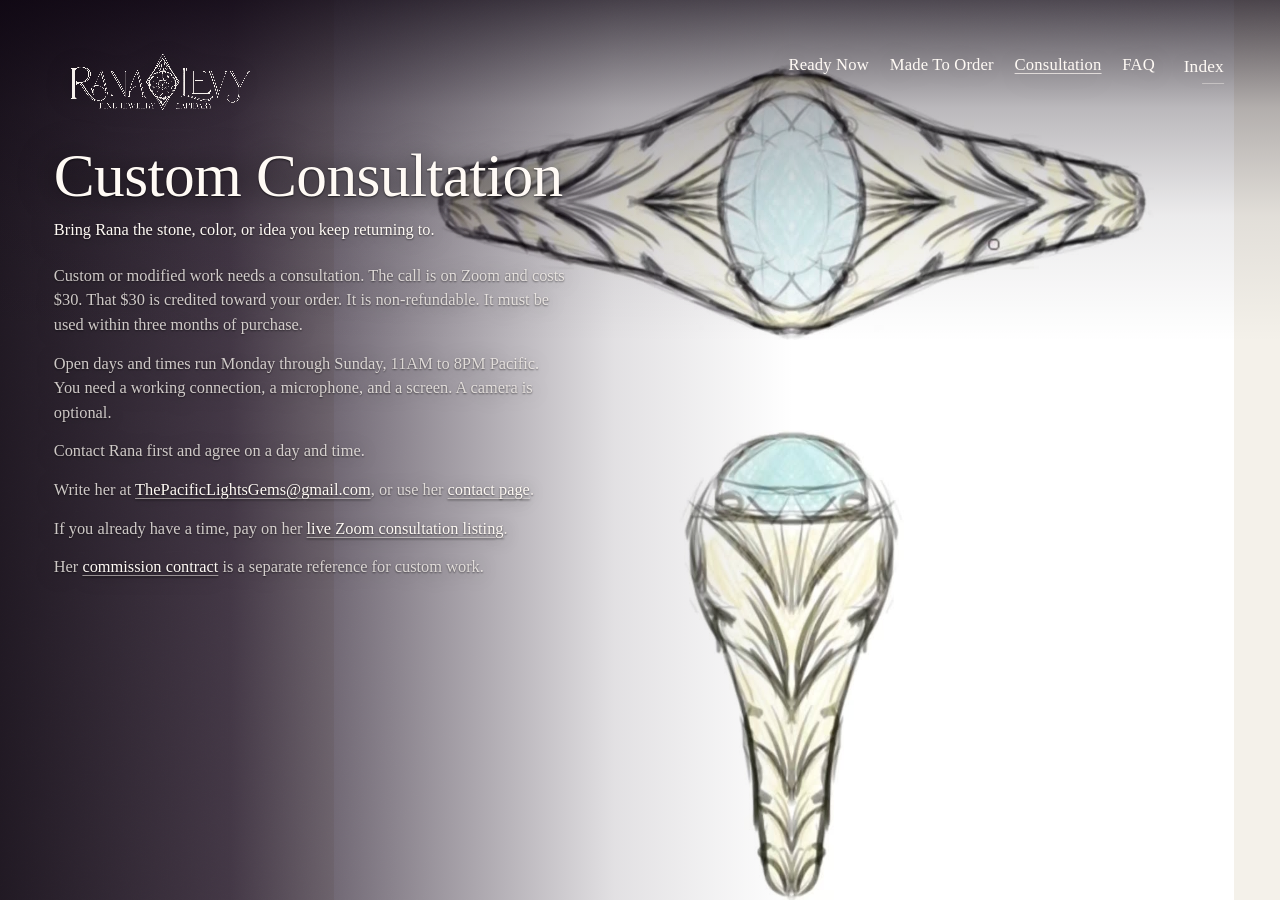
==== consultation.html @ 73e3defc "Draft spectral backgrounds from the approved Heads palette" ====
<!DOCTYPE html>
<html lang="en">
<head>
  <meta charset="utf-8">
  <meta name="viewport" content="width=device-width, initial-scale=1, viewport-fit=cover">
  <title>Custom Consultation &mdash; RANA LEVY</title>
  <meta name="description" content="Custom gems, cut by hand.">
  <meta name="robots" content="noindex, follow">
  <meta name="googlebot" content="noindex, follow">
  <link rel="canonical" href="https://rana.jarrettwroten.com/consultation.html">
  <meta property="og:site_name" content="RANA LEVY">
  <meta property="og:type" content="website">
  <meta property="og:title" content="Custom Consultation — RANA LEVY">
  <meta property="og:description" content="Custom gems, cut by hand.">
  <meta property="og:url" content="https://rana.jarrettwroten.com/consultation.html">
  <meta property="og:image" content="https://rana.jarrettwroten.com/assets/studio-opening-cluster.jpg">
  <meta property="og:image:type" content="image/jpeg">
  <meta property="og:image:width" content="2160">
  <meta property="og:image:height" content="1080">
  <meta property="og:image:alt" content="Rings worn across the fingers.">
  <meta name="twitter:card" content="summary_large_image">
  <meta name="twitter:title" content="Custom Consultation — RANA LEVY">
  <meta name="twitter:description" content="Custom gems, cut by hand.">
  <meta name="twitter:image" content="https://rana.jarrettwroten.com/assets/studio-opening-cluster.jpg">
  <meta name="twitter:image:alt" content="Rings worn across the fingers.">
  <script>
    (function () {
      try {
        var urlQuiet = new URLSearchParams(location.search).get("motion") === "quiet";
        if (urlQuiet) {
          document.documentElement.classList.add("is-quiet");
        }
      } catch (e) {}
    })();
  </script>
  <link rel="stylesheet" href="shell.css">
  <link rel="stylesheet" href="spectral-background.css">
</head>
<body class="shell-body page-consultation" data-page="consultation">
  <div class="shell-ground shell-ground--sketch" aria-hidden="true">
    <img
      class="shell-ground__image"
      src="assets/rana-ring-sketch.jpg"
      alt=""
      width="1440"
      height="1440"
      decoding="async"
      fetchpriority="high"
    >
    <div class="shell-ground__scrim"></div>
    <div class="shell-ground__grain"></div>
  </div>

  <header class="shell-chrome">
    <a class="shell-mark" id="shell-mark" href="index.html" aria-label="RANA LEVY home"></a>
    <nav class="shell-primary-nav" aria-label="Primary">
      <a href="ready.html">Ready Now</a>
      <a href="made.html">Made To Order</a>
      <a href="consultation.html">Consultation</a>
      <a href="faq.html">FAQ</a>
    </nav>
    <button type="button" class="shell-index-open" id="shell-index-open" aria-expanded="false" aria-controls="shell-index-dialog">Index</button>
  </header>

  <main class="shell-main" id="main">
    <article class="prose consult-passage">
      <h1>Custom Consultation</h1>
      <p class="lede">
        Bring Rana the stone, color, or idea you keep returning to.
      </p>

      <p>
        Custom or modified work needs a consultation. The call is on Zoom and costs $30.
        That $30 is credited toward your order. It is non-refundable.
        It must be used within three months of purchase.
      </p>

      <p>
        Open days and times run Monday through Sunday, 11AM to 8PM Pacific.
        You need a working connection, a microphone, and a screen. A camera is optional.
      </p>

      <p>
        Contact Rana first and agree on a day and time.
      </p>

      <p>
        Write her at
        <a href="mailto:ThePacificLightsGems@gmail.com?subject=Custom%20Consultation%20with%20Rana&amp;body=Hi%20Rana%2C%0A%0AI%27d%20like%20to%20begin%20a%20Custom%20Consultation.%0A%0AWhat%20I%27m%20hoping%20for%3A%0A">ThePacificLightsGems@gmail.com</a>,
        or use her
        <a href="https://www.ranalevyjewelry.com/contact" rel="noopener">contact page</a>.
      </p>

      <p>
        If you already have a time, pay on her
        <a href="https://www.ranalevyjewelry.com/shop-i1Da8/p/consultation-via-zoom-30-usd" target="_blank" rel="noopener">live Zoom consultation listing</a>.
      </p>

      <p>
        Her
        <a href="https://docs.google.com/document/d/1JekvLp9vzd2R-6RvFpEMIaoO9SGPUKK9H_cA4Urr3P8/edit?usp=sharing" target="_blank" rel="noopener">commission contract</a>
        is a separate reference for custom work.
      </p>
    </article>
  </main>

  <script src="shell.js"></script>
</body>
</html>
---- shell.css ----
/* RANA non-home shell -- independent of styles.css / opening passage.
   Commerce field + readable utility pages. No card grids, pills, or drawers. */

:root {
  --ink: #020005;
  --cream: #fffaf5;
  --cream-soft: rgba(255, 250, 245, 0.78);
  --cream-faint: rgba(255, 250, 245, 0.52);
  --cream-mute: rgba(255, 250, 245, 0.38);
  --link-line: rgba(255, 250, 245, 0.55);
  --hairline: rgba(255, 250, 245, 0.18);
  --hairline-strong: rgba(255, 250, 245, 0.32);
  --focus: rgba(215, 185, 255, 0.95);
  --scrim-top: rgba(2, 0, 5, 0.58);
  --scrim-mid: rgba(2, 0, 5, 0.48);
  --scrim-deep: rgba(2, 0, 5, 0.82);
  --safe-top: env(safe-area-inset-top, 0px);
  --safe-right: env(safe-area-inset-right, 0px);
  --safe-bottom: env(safe-area-inset-bottom, 0px);
  --safe-left: env(safe-area-inset-left, 0px);
  --shell-pad-x: clamp(1.25rem, 4.2vw, 4.5rem);
  /* Desktop/tablet: deliberate gap between mark bottom and page h1.
     Mobile keeps the accepted first-frame rhythm below. */
  --shell-pad-top: calc(clamp(7.35rem, 16.2svh, 9.1rem) + var(--safe-top));
  --mark-w: min(17vw, 240px);
  --type: Garamond, "Palatino Linotype", Palatino, Georgia, "Times New Roman", serif;
  --measure: 38rem;
  --measure-wide: 46rem;
  /* True four-edge dissolve: outer ellipse radii equal center-to-edge
     (50% 50% at 50% 50%), so mask alpha is exactly 0 at every edge
     midpoint and every corner (corners sit at r=√2 > 1). Inner hold
     keeps the gem sharp; broad feather reads as photo → atmosphere. */
  --piece-mask: radial-gradient(
    ellipse 50% 50% at 50% 50%,
    #000 0%,
    #000 44%,
    rgba(0, 0, 0, 0.97) 56%,
    rgba(0, 0, 0, 0.78) 68%,
    rgba(0, 0, 0, 0.42) 80%,
    rgba(0, 0, 0, 0.12) 90%,
    transparent 100%
  );
}

*,
*::before,
*::after {
  box-sizing: border-box;
}

html {
  background: var(--ink);
  color: var(--cream);
  -webkit-text-size-adjust: 100%;
  text-size-adjust: 100%;
  overflow-x: hidden;
}

body.shell-body {
  margin: 0;
  min-height: 100svh;
  overflow-x: hidden;
  font-family: var(--type);
  background: var(--ink);
  color: var(--cream);
  -webkit-font-smoothing: antialiased;
  -moz-osx-font-smoothing: grayscale;
}

body.shell-body.is-locked {
  overflow: hidden;
}

/* --- Living ground: color atmosphere, not a second jewelry object --- */

.shell-ground {
  position: fixed;
  inset: 0;
  z-index: 0;
  pointer-events: none;
  overflow: hidden;
  background:
    radial-gradient(ellipse 80% 60% at 58% 36%, rgba(92, 48, 78, 0.38) 0%, transparent 62%),
    radial-gradient(ellipse 70% 55% at 28% 70%, rgba(48, 28, 62, 0.32) 0%, transparent 58%),
    var(--ink);
}

.shell-ground__image {
  position: absolute;
  /* Overscale + hard crop so the ring silhouette cannot read as a second object. */
  inset: -28%;
  width: 156%;
  height: 156%;
  object-fit: cover;
  object-position: 68% 42%;
  display: block;
  opacity: 0.42;
  filter: blur(52px) saturate(0.78) brightness(0.34) contrast(0.92);
  transform: scale(1.18);
  transform-origin: 62% 40%;
}

.shell-ground--studio .shell-ground__image {
  object-position: 42% 28%;
  opacity: 0.36;
  filter: blur(48px) saturate(0.72) brightness(0.32) contrast(0.9);
}

.shell-ground--making .shell-ground__image {
  object-position: 50% 52%;
  opacity: 0.38;
  filter: blur(50px) saturate(0.8) brightness(0.33) contrast(0.92);
}

.shell-ground--gem .shell-ground__image {
  object-position: 50% 45%;
  opacity: 0.34;
  filter: blur(56px) saturate(0.88) brightness(0.3) contrast(0.95);
}

.shell-ground__scrim {
  position: absolute;
  inset: 0;
  background:
    radial-gradient(ellipse 95% 80% at 55% 42%, rgba(2, 0, 5, 0.12) 0%, transparent 58%),
    radial-gradient(ellipse 70% 55% at 40% 55%, rgba(70, 36, 72, 0.14) 0%, transparent 62%),
    linear-gradient(
      180deg,
      var(--scrim-top) 0%,
      var(--scrim-mid) 36%,
      rgba(2, 0, 5, 0.64) 70%,
      var(--scrim-deep) 100%
    );
}

.shell-ground__grain {
  position: absolute;
  inset: 0;
  opacity: 0.04;
  mix-blend-mode: soft-light;
  background-image: url("data:image/svg+xml,%3Csvg viewBox='0 0 256 256' xmlns='http://www.w3.org/2000/svg'%3E%3Cfilter id='n'%3E%3CfeTurbulence type='fractalNoise' baseFrequency='0.85' numOctaves='4' stitchTiles='stitch'/%3E%3C/filter%3E%3Crect width='100%25' height='100%25' filter='url(%23n)' opacity='0.9'/%3E%3C/svg%3E");
  background-size: 180px 180px;
}

/* --- Chrome: mark + primary destinations + Index --- */

.shell-chrome {
  position: fixed;
  top: 0;
  left: 0;
  right: 0;
  z-index: 40;
  display: flex;
  align-items: flex-start;
  justify-content: space-between;
  gap: 0.75rem 1.25rem;
  padding:
    calc(4.8svh + var(--safe-top))
    calc(var(--shell-pad-x) + var(--safe-right))
    0
    calc(4.2vw + var(--safe-left));
  pointer-events: none;
}

.shell-primary-nav {
  pointer-events: auto;
  display: flex;
  flex-wrap: wrap;
  justify-content: flex-end;
  align-items: center;
  gap: 0.45rem 1.2rem;
  margin-left: auto;
  margin-right: 0.35rem;
  max-width: min(64vw, 34rem);
}

.shell-primary-nav a {
  color: var(--cream);
  font-family: var(--type);
  font-size: clamp(1rem, 1.3vw, 1.12rem);
  font-weight: 400;
  letter-spacing: 0.01em;
  line-height: 1.2;
  text-decoration: none;
  text-shadow: 0 2px 28px rgba(0, 0, 0, 0.32);
  padding: 0.55rem 0.05rem;
  min-height: 44px;
  display: inline-flex;
  align-items: center;
  white-space: nowrap;
}

.shell-primary-nav a:hover {
  text-decoration: underline;
  text-decoration-thickness: 1px;
  text-underline-offset: 0.2em;
  text-decoration-color: var(--link-line);
}

.shell-primary-nav a:focus-visible {
  outline: 2px solid var(--focus);
  outline-offset: 4px;
}

.shell-primary-nav a[aria-current="page"] {
  text-decoration: underline;
  text-decoration-thickness: 1px;
  text-underline-offset: 0.2em;
  text-decoration-color: rgba(255, 250, 245, 0.72);
}

.shell-mark {
  display: block;
  width: var(--mark-w);
  min-height: calc(var(--mark-w) * 478 / 1485);
  pointer-events: auto;
  opacity: 0.96;
  line-height: 0;
  text-decoration: none;
  /* Halo follows canvas alpha only -- never a rectangular plate. */
  filter: drop-shadow(0 1px 14px rgba(0, 0, 0, 0.55));
}

.shell-mark canvas {
  display: block;
  width: 100%;
  height: auto;
}

.shell-mark:focus-visible {
  outline: 2px solid var(--focus);
  outline-offset: 6px;
}

.shell-index-open {
  pointer-events: auto;
  position: relative;
  margin-top: 0.15rem;
  min-height: 44px;
  min-width: 44px;
  display: inline-flex;
  align-items: center;
  justify-content: flex-end;
  padding: 0.55rem 0.15rem;
  color: var(--cream);
  font-family: var(--type);
  font-size: clamp(1rem, 1.35vw, 1.15rem);
  letter-spacing: 0.01em;
  line-height: 1.2;
  text-decoration: none;
  background: transparent;
  border: 0;
  cursor: pointer;
  text-shadow: 0 2px 28px rgba(0, 0, 0, 0.32);
  user-select: none;
}

.shell-index-open::after {
  content: "";
  display: block;
  position: absolute;
  left: 0.15rem;
  right: 0.15rem;
  bottom: 0.35rem;
  height: 1px;
  background: var(--link-line);
  opacity: 0.7;
  transform-origin: right center;
  transform: scaleX(0.55);
}

.shell-index-open:hover::after,
.shell-index-open[aria-expanded="true"]::after {
  transform: scaleX(1);
}

.shell-index-open:focus-visible {
  outline: 2px solid var(--focus);
  outline-offset: 4px;
}

/* --- Page content --- */

.shell-main {
  position: relative;
  z-index: 1;
  width: 100%;
  max-width: 100%;
  min-height: 100svh;
  padding:
    var(--shell-pad-top)
    calc(var(--shell-pad-x) + var(--safe-right))
    calc(4.5rem + var(--safe-bottom))
    calc(var(--shell-pad-x) + var(--safe-left));
  overflow-x: clip;
}

.tray-intro {
  max-width: 34rem;
  margin: 0 0 clamp(1.25rem, 3.4svh, 2.1rem);
  padding-top: 0.1rem;
}

.tray-intro h1 {
  margin: 0;
  font-weight: 400;
  font-size: clamp(2.45rem, 4.8vw, 3.85rem);
  line-height: 0.95;
  letter-spacing: -0.01em;
  color: var(--cream);
  text-shadow: 0 2px 28px rgba(0, 0, 0, 0.32);
}

.tray-intro p {
  margin: 0.55rem 0 0;
  max-width: 26rem;
  font-size: clamp(1.02rem, 1.4vw, 1.22rem);
  line-height: 1.4;
  color: var(--cream-soft);
  text-shadow: 0 2px 24px rgba(0, 0, 0, 0.35);
}

/* Quiet catalog instrument: transparent fields, hairline rules only. */

.tray-instrument {
  width: 100%;
  max-width: none;
  margin: 0 0 clamp(1.6rem, 4svh, 2.6rem);
  padding: 0 0 1.1rem;
  border-bottom: 1px solid var(--hairline);
}

.tray-instrument__row {
  display: grid;
  grid-template-columns:
    minmax(10rem, 1.5fr)
    repeat(4, minmax(6.5rem, 0.85fr))
    minmax(7.5rem, 0.9fr);
  gap: 0.85rem 1.15rem;
  align-items: end;
}

.tray-instrument .tray-count {
  margin: 0;
  align-self: end;
  padding-bottom: 0.45rem;
}

.tray-field {
  display: flex;
  flex-direction: column;
  gap: 0.35rem;
  min-width: 0;
}

.tray-field label {
  color: var(--cream-faint);
  font-size: 0.95rem;
  line-height: 1.3;
  letter-spacing: 0.01em;
}

.tray-field input,
.tray-field select {
  width: 100%;
  margin: 0;
  padding: 0.55rem 0 0.45rem;
  color: var(--cream);
  font-family: var(--type);
  font-size: 1.05rem;
  line-height: 1.3;
  background: transparent;
  border: 0;
  border-bottom: 1px solid var(--hairline-strong);
  border-radius: 0;
  outline: none;
  appearance: none;
  -webkit-appearance: none;
  box-shadow: none;
}

.tray-field select {
  cursor: pointer;
  color-scheme: dark;
  background-image: linear-gradient(45deg, transparent 50%, var(--cream-faint) 50%),
    linear-gradient(135deg, var(--cream-faint) 50%, transparent 50%);
  background-position: calc(100% - 12px) 55%, calc(100% - 7px) 55%;
  background-size: 5px 5px, 5px 5px;
  background-repeat: no-repeat;
  padding-right: 1.4rem;
}

/* Native option popup is an OS surface: cream letters need an explicit ink fill. */
.tray-field select option {
  color: var(--cream);
  background-color: var(--ink);
}

.tray-field input::placeholder {
  color: var(--cream-mute);
}

.tray-field input:focus,
.tray-field select:focus {
  border-bottom-color: var(--focus);
}

.tray-field input:focus-visible,
.tray-field select:focus-visible {
  outline: 2px solid var(--focus);
  outline-offset: 4px;
}

.tray-count {
  margin: 0.9rem 0 0;
  color: var(--cream-faint);
  font-size: 0.98rem;
  line-height: 1.4;
  min-height: 1.4em;
}

/* Product feed: three complete pieces across on desktop, two on tablet,
   one centered field on mobile — not media|meta internal columns. */

.tray {
  list-style: none;
  margin: 0;
  padding: 0;
  display: grid;
  /* Three product-sized tracks; space-between shares intro/filter edges.
     Tracks shrink evenly via minmax(0, 30rem) when the tray is narrower. */
  grid-template-columns: repeat(3, minmax(0, 30rem));
  justify-content: space-between;
  /* Start each field at the shared row top so media axes stay locked while
     metadata length varies beneath without shifting another image. */
  align-items: start;
  gap: clamp(2.4rem, 5.5svh, 3.8rem) clamp(1.6rem, 3.4vw, 3rem);
  width: 100%;
  max-width: none;
}

.piece {
  position: relative;
  display: flex;
  flex-direction: column;
  gap: clamp(0.85rem, 1.8vw, 1.25rem);
  /* Media + meta fill the product track as one coherent field. */
  align-items: stretch;
  align-self: start;
  min-height: 0;
  width: 100%;
  max-width: none;
}

.piece:first-child {
  min-height: 0;
}

.piece__media {
  position: relative;
  display: block;
  /* Track is the product field; 30rem is the accepted desktop media ceiling. */
  width: 100%;
  max-width: 30rem;
  height: auto;
  min-height: 0;
  aspect-ratio: 1 / 1;
  text-decoration: none;
  color: inherit;
  isolation: isolate;
  background: transparent;
  border: 0;
  padding: 0;
  cursor: pointer;
  font: inherit;
  text-align: left;
}

.piece__media:focus-visible {
  outline: 2px solid var(--focus);
  outline-offset: 6px;
}

.piece__frame {
  position: absolute;
  /* Overscan so the zero-alpha ellipse perimeter lives outside the
     media box; the gem stays inside the solid hold, not cut by feather. */
  inset: -7% -5.5%;
  overflow: visible;
  /* Four-edge dissolve -- photograph becomes atmosphere, not a card. */
  -webkit-mask-image: var(--piece-mask);
  mask-image: var(--piece-mask);
  -webkit-mask-repeat: no-repeat;
  mask-repeat: no-repeat;
  -webkit-mask-size: 100% 100%;
  mask-size: 100% 100%;
  -webkit-mask-position: center;
  mask-position: center;
}

.piece__frame::after {
  content: "";
  position: absolute;
  inset: 0;
  pointer-events: none;
  /* Soft field wash only -- no rectangular edge or pedestal. */
  background: radial-gradient(
    ellipse 50% 50% at 50% 50%,
    transparent 42%,
    rgba(2, 0, 5, 0.14) 100%
  );
  -webkit-mask-image: var(--piece-mask);
  mask-image: var(--piece-mask);
  -webkit-mask-repeat: no-repeat;
  mask-repeat: no-repeat;
  -webkit-mask-size: 100% 100%;
  mask-size: 100% 100%;
}

.piece__image {
  display: block;
  width: 100%;
  height: 100%;
  object-fit: cover;
  object-position: 50% 48%;
  transform: scale(1.06);
  /* Product stays sharp; only the mask dissolves the perimeter. */
}

.piece__meta {
  position: relative;
  z-index: 2;
  padding: 0 0.15rem 0.2rem;
  width: 100%;
  max-width: 30rem;
  display: flex;
  flex-direction: column;
  gap: 0.4rem;
  justify-content: flex-start;
}

.piece__title {
  margin: 0;
  font-weight: 400;
  font-size: clamp(1.35rem, 2.1vw, 1.85rem);
  line-height: 1.18;
  letter-spacing: 0.005em;
  color: var(--cream);
  text-shadow: 0 2px 28px rgba(0, 0, 0, 0.36);
}

.piece__title a,
.piece__title button {
  color: inherit;
  text-decoration: none;
  background: none;
  border: 0;
  padding: 0;
  font: inherit;
  text-align: left;
  cursor: pointer;
}

.piece__title a:hover,
.piece__title button:hover {
  text-decoration: underline;
  text-decoration-color: var(--link-line);
  text-underline-offset: 0.18em;
  text-decoration-thickness: 1px;
}

.piece__title a:focus-visible,
.piece__title button:focus-visible {
  outline: 2px solid var(--focus);
  outline-offset: 4px;
}

.piece__price {
  margin: 0;
  font-size: clamp(1.05rem, 1.4vw, 1.25rem);
  line-height: 1.3;
  color: var(--cream-soft);
  text-shadow: 0 2px 20px rgba(0, 0, 0, 0.35);
}

.piece__cue {
  margin: 0.1rem 0 0;
  font-size: 0.98rem;
  line-height: 1.35;
  color: var(--cream-faint);
  letter-spacing: 0.01em;
}

.piece.is-sold .piece__image {
  filter: grayscale(0.35) brightness(0.85);
}

.piece.is-sold .piece__cue {
  color: rgba(255, 250, 245, 0.42);
}

.tray-empty,
.tray-status {
  margin: 2rem 0;
  color: var(--cream-soft);
  font-size: 1.1rem;
  max-width: 28rem;
  line-height: 1.45;
}

.tray-fallback {
  margin: 1.5rem 0 0;
  max-width: 28rem;
  color: var(--cream-soft);
  font-size: 1.05rem;
  line-height: 1.45;
}

.tray-fallback a {
  color: var(--cream);
  text-decoration: underline;
  text-decoration-color: var(--link-line);
  text-underline-offset: 0.18em;
}

.tray-fallback a:focus-visible {
  outline: 2px solid var(--focus);
  outline-offset: 4px;
}

/* Gallery: irregular current, not masonry cards. */

.gallery-intro {
  max-width: 36rem;
  margin: 0 0 clamp(1.5rem, 4svh, 2.4rem);
}

.gallery-intro h1 {
  margin: 0;
  font-weight: 400;
  font-size: clamp(2.45rem, 4.8vw, 3.85rem);
  line-height: 0.95;
  letter-spacing: -0.01em;
  color: var(--cream);
  text-shadow: 0 2px 28px rgba(0, 0, 0, 0.32);
}

.gallery-intro p {
  margin: 0.6rem 0 0;
  max-width: 28rem;
  font-size: clamp(1.02rem, 1.4vw, 1.2rem);
  line-height: 1.45;
  color: var(--cream-soft);
}

.gallery-stream {
  list-style: none;
  margin: 0;
  padding: 0;
  display: flex;
  flex-direction: column;
  gap: clamp(2.2rem, 6.5svh, 4.4rem);
  width: 100%;
  max-width: 82rem;
}

.gallery-item {
  position: relative;
  display: grid;
  align-items: end;
  gap: 1rem 1.5rem;
  width: 100%;
}

.gallery-item--a {
  grid-template-columns: minmax(0, 0.95fr) minmax(11rem, 0.55fr);
  max-width: 58rem;
  margin-left: 0;
}

.gallery-item--b {
  grid-template-columns: minmax(11rem, 0.5fr) minmax(0, 1fr);
  max-width: 64rem;
  margin-left: auto;
}

.gallery-item--b .gallery-item__meta {
  order: -1;
  text-align: right;
  margin-left: auto;
}

.gallery-item--c {
  grid-template-columns: minmax(0, 1.15fr) minmax(12rem, 0.65fr);
  max-width: 48rem;
  margin-left: 8%;
}

.gallery-item--d {
  grid-template-columns: minmax(0, 0.8fr) minmax(12rem, 0.7fr);
  max-width: 70rem;
  margin-left: 4%;
}

.gallery-item__media {
  position: relative;
  display: block;
  width: 100%;
  min-height: clamp(14rem, 38svh, 24rem);
  height: clamp(14rem, 38svh, 24rem);
  text-decoration: none;
  color: inherit;
  isolation: isolate;
  background: transparent;
  border: 0;
  padding: 0;
  cursor: pointer;
  font: inherit;
}

.gallery-item--a .gallery-item__media {
  min-height: clamp(16rem, 44svh, 26rem);
  height: clamp(16rem, 44svh, 26rem);
}

.gallery-item--c .gallery-item__media {
  min-height: clamp(12rem, 32svh, 20rem);
  height: clamp(12rem, 32svh, 20rem);
}

.gallery-item__media:focus-visible {
  outline: 2px solid var(--focus);
  outline-offset: 6px;
}

.gallery-item__frame {
  position: absolute;
  inset: 0;
  overflow: hidden;
  -webkit-mask-image: none;
  mask-image: none;
}

.gallery-item__image {
  display: block;
  width: 100%;
  height: 100%;
  object-fit: cover;
  object-position: 50% 48%;
  transform: none;
  filter: none;
}

.gallery-item__meta {
  position: relative;
  z-index: 2;
  max-width: 18rem;
  padding-bottom: 0.25rem;
  display: flex;
  flex-direction: column;
  gap: 0.35rem;
}

.gallery-item__title {
  margin: 0;
  font-weight: 400;
  font-size: clamp(1.15rem, 1.8vw, 1.55rem);
  line-height: 1.2;
  color: var(--cream);
  text-shadow: 0 2px 24px rgba(0, 0, 0, 0.36);
}

.gallery-item__collection {
  margin: 0;
  font-size: 0.95rem;
  line-height: 1.35;
  color: var(--cream-faint);
}

/* Readable prose pages: continuous passage, not boxed sections. */

.prose {
  position: relative;
  z-index: 1;
  max-width: var(--measure);
  padding-bottom: 2rem;
}

.prose--wide {
  max-width: var(--measure-wide);
}

.prose h1 {
  margin: 0 0 0.85rem;
  font-weight: 400;
  font-size: clamp(2.45rem, 4.8vw, 3.85rem);
  line-height: 0.95;
  letter-spacing: -0.01em;
  color: var(--cream);
  text-shadow: 0 2px 28px rgba(0, 0, 0, 0.32);
}

.prose .lede {
  margin: 0 0 1.75rem;
  font-size: clamp(1.12rem, 1.55vw, 1.35rem);
  line-height: 1.45;
  color: var(--cream-soft);
  max-width: 32rem;
}

.prose p,
.prose li {
  margin: 0 0 1.05rem;
  font-size: clamp(1.05rem, 1.35vw, 1.18rem);
  line-height: 1.55;
  color: var(--cream-soft);
}

.prose h2 {
  margin: 2.4rem 0 0.85rem;
  font-weight: 400;
  font-size: clamp(1.55rem, 2.4vw, 2.05rem);
  line-height: 1.15;
  color: var(--cream);
}

.prose a {
  color: var(--cream);
  text-decoration: underline;
  text-decoration-color: var(--link-line);
  text-underline-offset: 0.18em;
  text-decoration-thickness: 1px;
}

.prose a:focus-visible {
  outline: 2px solid var(--focus);
  outline-offset: 4px;
}

.prose ul,
.prose ol {
  margin: 0 0 1.2rem;
  padding-left: 1.15rem;
}

.prose .caveat {
  color: var(--cream-faint);
  font-size: 1rem;
}

.prose-figure {
  margin: 1.8rem 0 2.1rem;
  max-width: 28rem;
}

.prose-figure__frame {
  position: relative;
  width: 100%;
  aspect-ratio: 5 / 4;
  overflow: hidden;
  -webkit-mask-image: none;
  mask-image: none;
}

.prose-figure img {
  display: block;
  width: 100%;
  height: 100%;
  object-fit: cover;
  object-position: 50% 40%;
  transform: none;
  filter: none;
}

.prose-figure figcaption {
  margin-top: 0.55rem;
  color: var(--cream-faint);
  font-size: 0.95rem;
  line-height: 1.4;
}

/* Native FAQ — no custom panels. */

.faq {
  margin: 2rem 0 1rem;
  max-width: var(--measure);
}

.faq details {
  margin: 0;
  padding: 0.95rem 0;
  border-top: 1px solid var(--hairline);
}

.faq details:last-child {
  border-bottom: 1px solid var(--hairline);
}

.faq summary {
  cursor: pointer;
  list-style: none;
  color: var(--cream);
  font-size: clamp(1.12rem, 1.5vw, 1.28rem);
  line-height: 1.35;
  padding: 0.15rem 0;
}

.faq summary::-webkit-details-marker {
  display: none;
}

.faq summary:focus-visible {
  outline: 2px solid var(--focus);
  outline-offset: 4px;
}

.faq details p,
.faq .faq-body {
  margin: 0.7rem 0 0.15rem;
  color: var(--cream-soft);
  font-size: 1.05rem;
  line-height: 1.55;
  max-width: 34rem;
}

.faq .faq-body a {
  color: var(--cream);
  text-decoration: underline;
  text-decoration-thickness: 1px;
  text-underline-offset: 0.18em;
  text-decoration-color: var(--link-line);
}

.faq .faq-body a:focus-visible {
  outline: 2px solid var(--focus);
  outline-offset: 3px;
}

/* Journal river */

.journal-river {
  list-style: none;
  margin: 1.5rem 0 0;
  padding: 0;
  max-width: var(--measure-wide);
}

.journal-river li {
  margin: 0;
  padding: 1.05rem 0;
  border-top: 1px solid var(--hairline);
}

.journal-river li:last-child {
  border-bottom: 1px solid var(--hairline);
}

.journal-river a {
  display: inline-block;
  color: var(--cream);
  font-size: clamp(1.2rem, 1.9vw, 1.55rem);
  line-height: 1.3;
  text-decoration: none;
  text-shadow: 0 2px 20px rgba(0, 0, 0, 0.28);
}

.journal-river a:hover {
  text-decoration: underline;
  text-decoration-color: var(--link-line);
  text-underline-offset: 0.18em;
}

.journal-river a:focus-visible {
  outline: 2px solid var(--focus);
  outline-offset: 4px;
}

.journal-river .external-note {
  display: block;
  margin-top: 0.3rem;
  color: var(--cream-mute);
  font-size: 0.92rem;
}

/* --- Full-field Index overlay --- */

.shell-index-dialog {
  position: fixed;
  inset: 0;
  width: 100%;
  max-width: none;
  height: 100%;
  max-height: none;
  margin: 0;
  padding:
    calc(5.5svh + var(--safe-top))
    calc(var(--shell-pad-x) + var(--safe-right))
    calc(3rem + var(--safe-bottom))
    calc(var(--shell-pad-x) + var(--safe-left));
  border: 0;
  background:
    radial-gradient(ellipse 80% 60% at 58% 36%, rgba(92, 48, 78, 0.42) 0%, transparent 62%),
    radial-gradient(ellipse 70% 55% at 28% 70%, rgba(48, 28, 62, 0.36) 0%, transparent 58%),
    rgba(2, 0, 5, 0.97);
  color: var(--cream);
  z-index: 80;
  /* Explicit cross-browser scroll — do not rely on dialog UA defaults. */
  overflow-x: hidden;
  overflow-y: auto;
  overscroll-behavior: contain;
  -webkit-overflow-scrolling: touch;
  touch-action: pan-y;
}

.shell-index-dialog::backdrop {
  background: rgba(2, 0, 5, 0.88);
}

.shell-index-dialog[open] {
  display: flex;
  flex-direction: column;
  justify-content: flex-start;
}

.shell-index-dialog__top {
  display: flex;
  justify-content: flex-end;
  margin-bottom: clamp(1.5rem, 5svh, 3rem);
}

.shell-index-dialog__close {
  min-height: 44px;
  min-width: 44px;
  padding: 0.5rem 0.1rem;
  color: var(--cream);
  font-family: var(--type);
  font-size: 1.05rem;
  background: transparent;
  border: 0;
  cursor: pointer;
  text-decoration: underline;
  text-decoration-color: var(--link-line);
  text-underline-offset: 0.2em;
}

.shell-index-dialog__close:focus-visible {
  outline: 2px solid var(--focus);
  outline-offset: 4px;
}

.shell-index-dialog__nav {
  display: flex;
  flex-direction: column;
  gap: 0.15rem;
  max-width: 28rem;
}

.shell-index-dialog__nav a {
  display: inline-flex;
  align-items: center;
  min-height: 48px;
  color: var(--cream);
  font-family: var(--type);
  font-size: clamp(1.35rem, 2.4vw, 1.85rem);
  line-height: 1.2;
  text-decoration: none;
  text-shadow: 0 2px 28px rgba(0, 0, 0, 0.32);
}

.shell-index-dialog__nav a:hover {
  text-decoration: underline;
  text-decoration-color: var(--link-line);
  text-underline-offset: 0.16em;
}

.shell-index-dialog__nav a:focus-visible {
  outline: 2px solid var(--focus);
  outline-offset: 4px;
}

.shell-index-dialog__nav a[aria-current="page"] {
  color: var(--cream-soft);
}

.shell-index-dialog__external {
  margin-top: 1.6rem;
  padding-top: 1.1rem;
  border-top: 1px solid var(--hairline);
  display: flex;
  flex-direction: column;
  gap: 0.1rem;
  max-width: 28rem;
}

.shell-index-dialog__external a {
  display: inline-flex;
  align-items: center;
  min-height: 44px;
  color: var(--cream-soft);
  font-size: 1.12rem;
  text-decoration: underline;
  text-decoration-color: var(--link-line);
  text-underline-offset: 0.18em;
}

.shell-index-dialog__external a:focus-visible {
  outline: 2px solid var(--focus);
  outline-offset: 4px;
}

/* --- Held detail surface --- */

.shell-held {
  position: fixed;
  inset: 0;
  width: 100%;
  max-width: none;
  height: 100%;
  max-height: none;
  margin: 0;
  padding:
    calc(4.2svh + var(--safe-top))
    calc(var(--shell-pad-x) + var(--safe-right))
    calc(2.5rem + var(--safe-bottom))
    calc(var(--shell-pad-x) + var(--safe-left));
  border: 0;
  background:
    radial-gradient(ellipse 75% 55% at 55% 40%, rgba(92, 48, 78, 0.34) 0%, transparent 60%),
    rgba(2, 0, 5, 0.96);
  color: var(--cream);
  z-index: 90;
  overflow: auto;
}

.shell-held::backdrop {
  background: rgba(2, 0, 5, 0.9);
}

.shell-held[open] {
  display: grid;
  grid-template-rows: auto 1fr auto;
  gap: 0.5rem;
}

.shell-held__bar {
  display: flex;
  align-items: center;
  justify-content: space-between;
  gap: 1rem;
}

.shell-held__close,
.shell-held__nav button {
  min-height: 44px;
  min-width: 44px;
  padding: 0.45rem 0.1rem;
  color: var(--cream);
  font-family: var(--type);
  font-size: 1.02rem;
  background: transparent;
  border: 0;
  cursor: pointer;
  text-decoration: underline;
  text-decoration-color: var(--link-line);
  text-underline-offset: 0.2em;
}

.shell-held__close:focus-visible,
.shell-held__nav button:focus-visible {
  outline: 2px solid var(--focus);
  outline-offset: 4px;
}

.shell-held__nav button:disabled {
  opacity: 0.35;
  cursor: default;
  text-decoration: none;
}

.shell-held__body {
  display: grid;
  grid-template-columns: minmax(0, auto) minmax(14rem, 0.85fr);
  gap: clamp(1.25rem, 3.5vw, 3rem);
  align-items: end;
  justify-content: start;
  min-height: 0;
  width: 100%;
  max-width: 78rem;
  margin: 0 auto;
}

/* Same square product field as the catalog: cover + shared focal rule, never a
   landscape stretch of a square source. Cap to the viewport so Close, meta,
   actions, and Previous/Next remain composed.

   Definite width (not min(100%, …)): the media track is minmax(0, auto), so a
   percentage inside width is circular and collapses the frame to 0×0. max-width
   100% still respects the body container without feeding the auto track. */
.shell-held__media {
  position: relative;
  width: min(52svh, 30rem);
  max-width: 100%;
  height: auto;
  min-height: 0;
  aspect-ratio: 1 / 1;
  isolation: isolate;
  justify-self: start;
}

.shell-held__frame {
  position: absolute;
  /* Match catalog overscan so the feathered mask geometry is shared. */
  inset: -7% -5.5%;
  overflow: visible;
  -webkit-mask-image: var(--piece-mask);
  mask-image: var(--piece-mask);
  -webkit-mask-repeat: no-repeat;
  mask-repeat: no-repeat;
  -webkit-mask-size: 100% 100%;
  mask-size: 100% 100%;
  -webkit-mask-position: center;
  mask-position: center;
}

.shell-held__image {
  display: block;
  width: 100%;
  height: 100%;
  object-fit: cover;
  object-position: 50% 48%;
  transform: scale(1.06);
  opacity: 1;
}

/* Gate previous stone during decode; composed frame/fallback stays visible. */
.shell-held__image.is-pending {
  opacity: 0;
}

.shell-held__image.is-ready {
  opacity: 1;
}

/* Gallery Held shares .shell-held with inventory; keep Ready/Made vignette
   on the unscoped frame and make only this route a sharp rectangle. */
.page-gallery .shell-held__frame {
  inset: 0;
  overflow: hidden;
  -webkit-mask-image: none;
  mask-image: none;
}

.page-gallery .shell-held__image {
  transform: none;
  filter: none;
}

.shell-held__meta {
  display: flex;
  flex-direction: column;
  gap: 0.55rem;
  padding-bottom: 0.4rem;
  max-width: 24rem;
}

.shell-held__title {
  margin: 0;
  font-weight: 400;
  font-size: clamp(1.55rem, 2.5vw, 2.15rem);
  line-height: 1.15;
  color: var(--cream);
  text-shadow: 0 2px 28px rgba(0, 0, 0, 0.36);
}

.shell-held__price {
  margin: 0;
  font-size: 1.2rem;
  line-height: 1.3;
  color: var(--cream-soft);
}

.shell-held__cue {
  margin: 0;
  font-size: 1rem;
  line-height: 1.4;
  color: var(--cream-faint);
}

.shell-held__handoff {
  margin: 0.55rem 0 0;
  display: flex;
  flex-direction: column;
  align-items: flex-start;
  gap: 0.55rem;
}

.shell-held__handoff a {
  color: var(--cream);
  font-size: 1.08rem;
  line-height: 1.4;
  text-decoration: underline;
  text-decoration-color: var(--link-line);
  text-underline-offset: 0.18em;
}

.shell-held__handoff a:focus-visible {
  outline: 2px solid var(--focus);
  outline-offset: 4px;
}

.shell-held__nav {
  display: flex;
  justify-content: space-between;
  gap: 1rem;
  max-width: 78rem;
  margin: 0 auto;
  width: 100%;
}

/* Optional view-transition polish when supported. */
@view-transition {
  navigation: auto;
}

::view-transition-old(root),
::view-transition-new(root) {
  animation-duration: 0.28s;
}

html.is-quiet::view-transition-old(root),
html.is-quiet::view-transition-new(root) {
  animation: none;
}

/* --- Mobile recut: calm centered product field + next-field sliver ---
   At 390x844 after two-band chrome, each piece media is a ~20rem centered
   field (not near-full-width / 48–50svh). Meta shares that measure so the
   title stays with the object. Scroll width stays viewport-bound. */


/* Tablet instrument reflow: still full width, fewer columns.
   Tray returns to two product-sized tracks so pieces stay readable. */
@media (max-width: 1100px) {
  .tray-instrument__row {
    grid-template-columns:
      minmax(0, 1.4fr)
      repeat(2, minmax(0, 0.9fr))
      minmax(0, 0.85fr);
  }

  .tray-field--search {
    grid-column: 1 / -1;
  }

  .tray-instrument .tray-count {
    grid-column: 1 / -1;
  }

  .shell-primary-nav {
    max-width: min(58vw, 30rem);
  }

  .tray {
    grid-template-columns: repeat(2, minmax(0, 30rem));
  }

  /* Tablet Held: keep two columns when the frame can hold them; square media
     stays bounded so meta and Previous/Next remain in the same composed frame. */
  .shell-held__body {
    grid-template-columns: minmax(0, auto) minmax(12rem, 0.95fr);
    gap: clamp(1rem, 2.5vw, 1.75rem);
    align-items: end;
  }

  .shell-held__media {
    /* Same non-circular definite width as desktop; tablet cap only. */
    width: min(42svh, 22rem);
    max-width: 100%;
    aspect-ratio: 1 / 1;
    height: auto;
    min-height: 0;
  }
}

@media (max-width: 700px) {
  :root {
    --mark-w: min(38vw, 9.5rem);
    --shell-pad-x: clamp(0.85rem, 4.2vw, 1.25rem);
    /* Chrome is in document flow on mobile — only a calm breath before h1.
       Do not reserve fixed-overlay clearance here (that caused double space
       when chrome scrolled, and collision when it stayed fixed/transparent). */
    --shell-pad-top: 1.1rem;
  }

  /*
    Mobile living ground: kill the shared blurred wallpaper filler.
    Route-specific carriers re-enable sharp full-bleed only when the source earns it.
  */
  .shell-ground {
    background: var(--ink);
  }

  .shell-ground__image {
    display: none;
    filter: none;
    opacity: 0;
    transform: none;
  }

  .shell-ground__scrim {
    background: linear-gradient(
      180deg,
      rgba(2, 0, 5, 0.42) 0%,
      rgba(2, 0, 5, 0.12) 18%,
      transparent 36%
    );
  }

  .shell-ground__grain {
    opacity: 0.025;
  }

  /* Services + Journal: sharp studio/poster carrier, not a blur atmosphere. */
  .page-services .shell-ground__image,
  .page-journal .shell-ground__image {
    display: block;
    inset: 0;
    width: 100%;
    height: 100%;
    opacity: 0.34;
    filter: none;
    transform: none;
    object-fit: cover;
    object-position: 42% 28%;
  }

  .page-journal .shell-ground__image {
    object-position: 50% 40%;
    opacity: 0.3;
  }

  .page-services .shell-ground__scrim,
  .page-journal .shell-ground__scrim {
    background: linear-gradient(
      180deg,
      rgba(2, 0, 5, 0.72) 0%,
      rgba(2, 0, 5, 0.48) 28%,
      rgba(2, 0, 5, 0.78) 100%
    );
  }

  /* Catalog / FAQ / legal / gallery: native ink field — products and prose carry. */
  .page-ready .shell-ground__scrim,
  .page-made .shell-ground__scrim,
  .page-faq .shell-ground__scrim,
  .page-gallery .shell-ground__scrim,
  .page-privacy .shell-ground__scrim,
  .page-terms .shell-ground__scrim {
    background: linear-gradient(
      180deg,
      rgba(2, 0, 5, 0.28) 0%,
      transparent 22%
    );
  }

  /* Mobile shell chrome: band 1 = mark + Index; band 2 = four destinations, no wrap.
     Belongs to the opening composition and scrolls away — never a transparent
     fixed overlay that body copy can collide with on long routes. */
  .shell-chrome {
    position: relative;
    top: auto;
    left: auto;
    right: auto;
    display: grid;
    grid-template-columns: minmax(0, 1fr) auto;
    grid-template-rows: auto auto;
    align-items: center;
    column-gap: 0.55rem;
    row-gap: 0.3rem;
    padding-top: calc(3.2svh + var(--safe-top));
    padding-right: calc(var(--shell-pad-x) + var(--safe-right));
    padding-bottom: 0;
    padding-left: calc(4vw + var(--safe-left));
  }

  .shell-mark {
    grid-column: 1;
    grid-row: 1;
    justify-self: start;
    align-self: center;
  }

  .shell-index-open {
    grid-column: 2;
    grid-row: 1;
    justify-self: end;
    align-self: center;
    margin-top: 0;
    font-size: 0.92rem;
    min-height: 44px;
    min-width: 44px;
  }

  .shell-primary-nav {
    grid-column: 1 / -1;
    grid-row: 2;
    max-width: none;
    width: 100%;
    margin-left: 0;
    margin-right: 0;
    flex-direction: row;
    flex-wrap: nowrap;
    justify-content: space-between;
    align-items: stretch;
    gap: 0;
  }

  .shell-primary-nav a {
    flex: 0 0 auto;
    font-size: clamp(0.72rem, 2.35vw, 0.86rem);
    letter-spacing: 0.005em;
    padding: 0.2rem 0.08rem;
    min-height: 44px;
    min-width: 44px;
    white-space: nowrap;
    justify-content: center;
  }

  .shell-main {
    padding-top: var(--shell-pad-top);
  }

  .tray-intro {
    margin-bottom: 0.95rem;
  }

  .tray-intro h1 {
    font-size: clamp(2rem, 9.4vw, 2.7rem);
  }

  .tray-intro p {
    margin-top: 0.4rem;
    font-size: 1rem;
    max-width: 22rem;
  }

  /* Filter instrument: search full row; remaining controls two usable columns. */
  .tray-instrument__row {
    grid-template-columns: minmax(0, 1fr) minmax(0, 1fr);
    gap: 0.65rem 0.7rem;
  }

  .tray-field--search {
    grid-column: 1 / -1;
  }

  .tray-instrument .tray-count {
    grid-column: 1 / -1;
    padding-bottom: 0;
    margin-top: 0.1rem;
  }

  .tray-field label {
    font-size: 0.78rem;
    letter-spacing: 0.04em;
    text-transform: capitalize;
  }

  .tray-field input,
  .tray-field select {
    width: 100%;
    min-width: 0;
    max-width: 100%;
    font-size: 0.95rem;
    min-height: 44px;
  }

  .tray-field select {
    text-transform: capitalize;
  }

  .tray-field select option {
    text-transform: capitalize;
  }

  /*
    Two-column catalog field at every phone width including 320.
    Equal square media boxes; grid align-items:start keeps row axes locked
    while variable meta height does not shift the next row's images.
  */
  .tray {
    grid-template-columns: repeat(2, minmax(0, 1fr));
    justify-content: stretch;
    align-items: start;
    gap: 1.15rem 0.7rem;
  }

  .piece,
  .piece:first-child {
    gap: 0.55rem;
    min-height: 0;
    align-items: stretch;
    width: 100%;
  }

  .piece__media {
    width: 100%;
    max-width: none;
    margin-left: 0;
    margin-right: 0;
    min-height: 0;
    aspect-ratio: 1 / 1;
    height: auto;
  }

  /* Sharp square-edged product field — no radial mask, wash, or overscan. */
  .piece__frame {
    inset: 0;
    overflow: hidden;
    border-radius: 0;
    -webkit-mask-image: none;
    mask-image: none;
  }

  .piece__frame::after {
    content: none;
    display: none;
    background: none;
    -webkit-mask-image: none;
    mask-image: none;
  }

  .piece__image {
    transform: none;
    object-fit: cover;
    object-position: 50% 48%;
    filter: none;
  }

  .piece.is-sold .piece__image {
    filter: grayscale(0.35) brightness(0.85);
  }

  .piece__meta {
    width: 100%;
    max-width: none;
    padding: 0 0.05rem 0.1rem;
    gap: 0.28rem;
    align-self: stretch;
  }

  .piece__title {
    font-size: clamp(0.98rem, 3.6vw, 1.12rem);
    line-height: 1.2;
  }

  .piece__price {
    font-size: 0.92rem;
  }

  .piece__cue {
    font-size: 0.82rem;
    line-height: 1.3;
  }

  /* Gallery: aligned sharp squares, never masked islands. */
  .gallery-stream {
    display: grid;
    grid-template-columns: repeat(2, minmax(0, 1fr));
    gap: 1.1rem 0.7rem;
    align-items: start;
  }

  .gallery-item,
  .gallery-item--a,
  .gallery-item--b,
  .gallery-item--c,
  .gallery-item--d {
    display: grid;
    grid-template-columns: 1fr;
    max-width: none;
    margin-left: 0;
    margin-right: 0;
    gap: 0.5rem;
    width: 100%;
  }

  .gallery-item--b .gallery-item__meta {
    order: 0;
    text-align: left;
    margin-left: 0;
  }

  .gallery-item__media,
  .gallery-item--a .gallery-item__media,
  .gallery-item--c .gallery-item__media {
    width: 100%;
    margin-left: 0;
    margin-right: 0;
    min-height: 0;
    height: auto;
    aspect-ratio: 1 / 1;
  }

  .gallery-item__frame {
    inset: 0;
    overflow: hidden;
    border-radius: 0;
    -webkit-mask-image: none;
    mask-image: none;
  }

  .gallery-item__image {
    transform: none;
    object-fit: cover;
    object-position: 50% 48%;
    filter: none;
  }

  .gallery-item__meta {
    max-width: none;
    width: 100%;
  }

  /* Held: sharp square + composed chrome inside 320×568; no radial surround. */
  .shell-held {
    padding:
      calc(2.4svh + var(--safe-top))
      calc(var(--shell-pad-x) + var(--safe-right))
      calc(1.1rem + var(--safe-bottom))
      calc(var(--shell-pad-x) + var(--safe-left));
    background: rgba(2, 0, 5, 0.97);
  }

  .shell-held[open] {
    gap: 0.35rem;
  }

  .shell-held__body {
    grid-template-columns: 1fr;
    gap: 0.65rem;
    min-height: 0;
    justify-items: center;
    align-content: start;
  }

  .shell-held__media {
    width: min(100%, 72vw, 42svh);
    max-width: 100%;
    margin-left: auto;
    margin-right: auto;
    min-height: 0;
    height: auto;
    aspect-ratio: 1 / 1;
    justify-self: center;
  }

  .shell-held__frame {
    inset: 0;
    overflow: hidden;
    border-radius: 0;
    -webkit-mask-image: none;
    mask-image: none;
  }

  .shell-held__image {
    transform: none;
    object-fit: cover;
    object-position: 50% 48%;
    filter: none;
  }

  .shell-held__meta {
    max-width: min(100%, 22rem);
    width: 100%;
    justify-self: center;
    gap: 0.4rem;
    padding-bottom: 0.15rem;
  }

  .shell-held__title {
    font-size: clamp(1.2rem, 5.4vw, 1.55rem);
  }

  .shell-held__price {
    font-size: 1.05rem;
  }

  .shell-held__cue {
    font-size: 0.92rem;
  }

  .shell-held__handoff a {
    min-height: 44px;
    display: inline-flex;
    align-items: center;
    font-size: 1rem;
  }

  .shell-held__nav {
    gap: 0.75rem;
  }

  .prose h1,
  .gallery-intro h1 {
    font-size: clamp(2rem, 9.4vw, 2.7rem);
  }

  .prose,
  .prose--wide,
  .consult-passage,
  .gallery-intro {
    max-width: 100%;
  }

  .faq summary {
    min-height: 44px;
    display: flex;
    align-items: center;
  }
}

/* ——— Non-inventory grounds: no radial/elliptical vignette, blurred wallpaper,
   mask, or atmosphere filler. Ready/made keep the shared inventory field. */

.page-faq .shell-ground,
.page-gallery .shell-ground,
.page-privacy .shell-ground,
.page-terms .shell-ground {
  background: var(--ink);
}

.page-faq .shell-ground__image,
.page-gallery .shell-ground__image,
.page-privacy .shell-ground__image,
.page-terms .shell-ground__image {
  display: none;
  filter: none;
  opacity: 0;
  transform: none;
  -webkit-mask-image: none;
  mask-image: none;
}

.page-faq .shell-ground__scrim,
.page-gallery .shell-ground__scrim,
.page-privacy .shell-ground__scrim,
.page-terms .shell-ground__scrim {
  background: none;
}

.page-services .shell-ground,
.page-journal .shell-ground {
  background: var(--ink);
}

.page-services .shell-ground__image,
.page-journal .shell-ground__image {
  display: block;
  inset: 0;
  width: 100%;
  height: 100%;
  opacity: 1;
  filter: none;
  transform: none;
  object-fit: cover;
  -webkit-mask-image: none;
  mask-image: none;
}

.page-services .shell-ground__image {
  object-position: 42% 28%;
}

.page-journal .shell-ground__image {
  object-position: 50% 40%;
}

.page-services .shell-ground__scrim,
.page-journal .shell-ground__scrim {
  background:
    linear-gradient(
      180deg,
      rgba(2, 0, 5, 0.66) 0%,
      rgba(2, 0, 5, 0.38) 28%,
      rgba(2, 0, 5, 0.72) 100%
    ),
    linear-gradient(
      90deg,
      rgba(2, 0, 5, 0.48) 0%,
      rgba(2, 0, 5, 0.2) 38%,
      transparent 64%
    );
}

/* ——— Consultation destination: Rana's own ring sketch as the full-page world.
   Contain/right-side composition keeps both top and side views recognizable;
   left copy rides a deep aubergine wash into the paper field. No cards/panels. */

.page-consultation .shell-ground {
  /* Paper field is part of the world; sketch sits on it, not over purple fog. */
  background: #f4f1ea;
}

.page-consultation .shell-ground--sketch .shell-ground__image {
  /* Full square drawing held sharp — line work and pale blue stone stay legible. */
  inset: 0;
  width: 100%;
  height: 100%;
  opacity: 1;
  filter: none;
  transform: none;
  transform-origin: 70% 48%;
  /* Landscape desktop: contain so both views stay whole; bias right for copy. */
  object-fit: contain;
  object-position: 88% 48%;
}

.page-consultation .shell-ground__scrim {
  /* Directional deep aubergine / near-black wash: chrome hold, left copy support,
     soft yield into the lighter sketch field. Linear only — no radial vignette. */
  background:
    linear-gradient(
      180deg,
      rgba(10, 2, 14, 0.72) 0%,
      rgba(10, 2, 14, 0.28) 12%,
      rgba(10, 2, 14, 0.08) 24%,
      transparent 38%
    ),
    linear-gradient(
      90deg,
      rgba(10, 2, 14, 0.9) 0%,
      rgba(18, 4, 24, 0.78) 18%,
      rgba(18, 4, 24, 0.42) 34%,
      rgba(18, 4, 24, 0.12) 48%,
      transparent 62%
    );
}

.page-consultation .shell-ground__grain {
  opacity: 0.03;
}

.page-consultation .shell-main {
  /* Authored full viewport: sketch fills the frame; passage sits in the wash. */
  min-height: 100svh;
  padding-bottom: calc(2.4rem + var(--safe-bottom));
  box-sizing: border-box;
}

.page-consultation .consult-passage {
  /* Leave the right paper field open so both ring views remain the scene. */
  max-width: min(34rem, 44vw);
  padding-bottom: 0.35rem;
}

.page-consultation .consult-passage h1 {
  text-shadow:
    0 1px 2px rgba(2, 0, 5, 0.62),
    0 2px 28px rgba(2, 0, 5, 0.55),
    0 0 40px rgba(2, 0, 5, 0.36);
}

.page-consultation .consult-passage .lede {
  margin-bottom: 1.35rem;
  max-width: 30rem;
  color: var(--cream);
  text-shadow:
    0 1px 2px rgba(2, 0, 5, 0.62),
    0 2px 24px rgba(2, 0, 5, 0.55);
}

.page-consultation .consult-passage p {
  margin-bottom: 0.88rem;
  max-width: 32rem;
  font-size: clamp(1.02rem, 1.28vw, 1.14rem);
  line-height: 1.5;
  text-shadow:
    0 1px 2px rgba(2, 0, 5, 0.55),
    0 2px 22px rgba(2, 0, 5, 0.48);
}

.page-consultation .consult-passage a {
  /* Long mail and listing URLs stay inside the measure; no horizontal spill. */
  overflow-wrap: anywhere;
  text-shadow:
    0 1px 2px rgba(2, 0, 5, 0.6),
    0 2px 18px rgba(2, 0, 5, 0.45);
}

@media (max-width: 700px) {
  /*
    Mobile consultation contrast: the sharp sketch owns the opening world only.
    Fixed pale paper under the full scrolled article washed cream contact copy
    (~1.2:1). Document-absolute ground + native ink below the first viewport
    lets the article continue onto the site's reading ground — no blur, mask,
    vignette, card, panel, or Frame-Filler substitute. Desktop stays fixed.
  */
  .page-consultation.shell-body {
    position: relative;
    background: var(--ink);
  }

  .page-consultation .shell-ground {
    /* Scroll with the page; ink under the whole passage after the opening. */
    position: absolute;
    inset: 0;
    height: auto;
    min-height: 100%;
    background: var(--ink);
  }

  .page-consultation .shell-ground--sketch .shell-ground__image {
    /* Sharp full-bleed opening only — not stretched under later paragraphs. */
    display: block;
    inset: auto;
    top: 0;
    left: 0;
    right: 0;
    bottom: auto;
    width: 100%;
    height: 100svh;
    opacity: 1;
    object-fit: cover;
    object-position: 50% 42%;
    transform: none;
    filter: none;
  }

  .page-consultation .shell-ground__scrim {
    /* Opening support only — linear stack, scoped to the first viewport.
       Upper world keeps the sketch dominant; lower portion yields toward
       native ink so full-width cream body/links (incl. contact) stay ≥4.5:1
       even when the whole article fits one tall phone viewport. No radial
       vignette, blur, mask, or card. Continuity with ink below 100svh. */
    inset: auto;
    top: 0;
    left: 0;
    right: 0;
    bottom: auto;
    height: 100svh;
    background:
      linear-gradient(
        180deg,
        rgba(10, 2, 14, 0.78) 0%,
        rgba(10, 2, 14, 0.46) 14%,
        rgba(10, 2, 14, 0.55) 34%,
        rgba(10, 2, 14, 0.62) 56%,
        rgba(10, 2, 14, 0.8) 78%,
        rgba(2, 0, 5, 0.96) 100%
      ),
      linear-gradient(
        90deg,
        rgba(10, 2, 14, 0.62) 0%,
        rgba(18, 4, 24, 0.32) 36%,
        rgba(18, 4, 24, 0.16) 66%,
        rgba(18, 4, 24, 0.1) 100%
      );
  }

  .page-consultation .shell-ground__grain {
    /* Grain rides the opening sketch world only. */
    inset: auto;
    top: 0;
    left: 0;
    right: 0;
    bottom: auto;
    height: 100svh;
  }

  .page-consultation .shell-main {
    min-height: 100svh;
    height: auto;
    max-height: none;
    overflow: visible;
    padding-bottom: calc(3.5rem + var(--safe-bottom));
  }

  .page-consultation .consult-passage {
    max-width: 100%;
    width: 100%;
  }

  .page-consultation .consult-passage h1,
  .page-consultation .consult-passage .lede,
  .page-consultation .consult-passage p,
  .page-consultation .consult-passage a {
    /* Localized contrast over the sharp sketch — not a full-frame wash. */
    text-shadow:
      0 1px 2px rgba(2, 0, 5, 0.72),
      0 2px 22px rgba(2, 0, 5, 0.55);
  }

  .page-consultation .consult-passage .lede,
  .page-consultation .consult-passage p {
    max-width: 100%;
  }

  .page-consultation .consult-passage p {
    font-size: clamp(1.02rem, 4.1vw, 1.1rem);
    /* Residual: translucent --cream-soft (0.78) failed ≥4.5:1 over pale
       pencil/paper glyph regions even with local shadow. Opaque cream already
       passes on h1/lede/links over the same support — smallest causal fix. */
    color: var(--cream);
  }
}

/* Mid-band shell (above 700px mobile, at/below 1100px desktop):
   transparent fixed chrome collides with scrolling copy on every long route.
   Document-bound absolute keeps the opening composition, then scrolls away.
   Unscoped across shell routes; not height-limited (1024×600 still fails). */
@media (min-width: 701px) and (max-width: 1100px) {
  .shell-chrome {
    position: absolute;
  }
}

/* Explicit quiet mode: rest composition only, no decorative animation. */

html.is-quiet .shell-ground__image,
html.is-quiet .piece__image,
html.is-quiet .gallery-item__image,
html.is-quiet .shell-held__image,
html.is-quiet .prose-figure img {
  transform: none;
}

html.is-quiet .shell-index-dialog,
html.is-quiet .shell-held,
html.is-quiet .shell-held__image {
  transition: none;
}
---- spectral-background.css ----
/* Draft-only alternate ground. Typography, media geometry, and motion stay inherited. */
:root {
  --spectral-palette: linear-gradient(
    105deg,
    #d7b9ff 0%,
    #a98cff 28%,
    #ff9cc9 58%,
    #f4ddb0 100%
  );
  --spectral-ground: linear-gradient(
      rgba(2, 0, 5, 0.67),
      rgba(2, 0, 5, 0.67)
    ),
    var(--spectral-palette);
}

/* Shared page canvas and the homepage's true negative-space surfaces. */
html,
body,
body.shell-body,
.site-main,
.world-studio,
.media-stack,
.hand-bench,
.hand-bench .layer-media,
.work-world-0,
.work-copy-dock {
  background-image: var(--spectral-ground);
}

@media (min-width: 701px) {
  .hand-bridge,
  .hand-bridge .layer-media {
    background-image: var(--spectral-ground);
  }
}

/* Preserve the existing Ready/Made atmospheric fields; replace only their ink base. */
body.shell-body.page-ready .shell-ground,
body.shell-body.page-made .shell-ground {
  background-image:
    radial-gradient(
      ellipse 80% 60% at 58% 36%,
      rgba(92, 48, 78, 0.38) 0%,
      transparent 62%
    ),
    radial-gradient(
      ellipse 70% 55% at 28% 70%,
      rgba(48, 28, 62, 0.32) 0%,
      transparent 58%
    ),
    var(--spectral-ground);
}

/* These routes intentionally use an unpictured reading ground. */
body.shell-body.page-faq .shell-ground,
body.shell-body.page-gallery .shell-ground,
body.shell-body.page-privacy .shell-ground,
body.shell-body.page-terms .shell-ground,
body.shell-body.page-services .shell-ground,
body.shell-body.page-journal .shell-ground {
  background-image: var(--spectral-ground);
}

/* Consultation keeps its approved paper opening; only its mobile ink continuation changes. */
@media (max-width: 700px) {
  body.shell-body.page-ready .shell-ground,
  body.shell-body.page-made .shell-ground,
  body.shell-body.page-consultation,
  body.shell-body.page-consultation .shell-ground {
    background-image: var(--spectral-ground);
  }
}
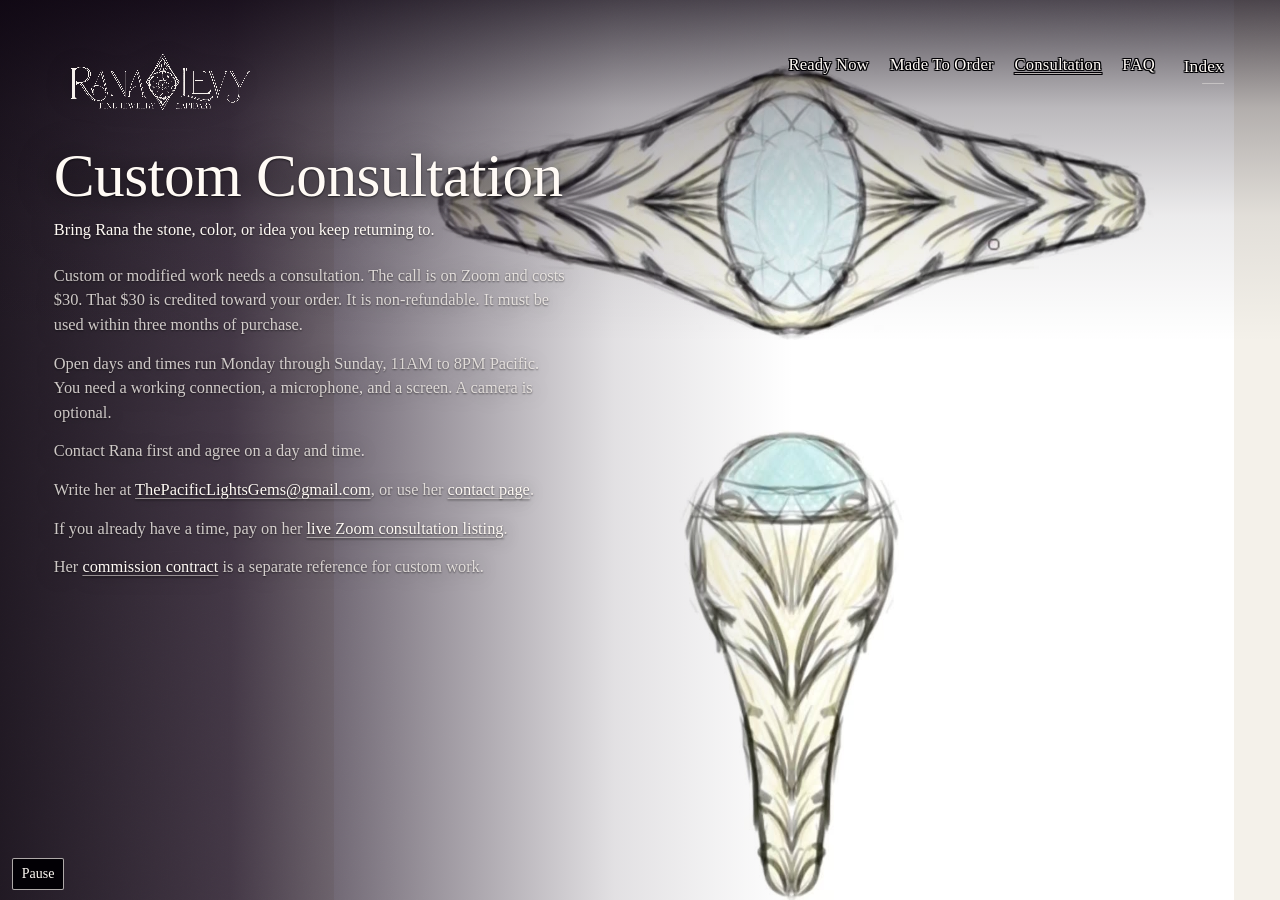
==== commit 9c8afedb: "Add essential keyboard, motion control, and contrast access" ====
--- a/consultation.html
+++ b/consultation.html
@@ -23,6 +23,7 @@
   <meta name="twitter:description" content="Custom gems, cut by hand.">
   <meta name="twitter:image" content="https://rana.jarrettwroten.com/assets/studio-opening-cluster.jpg">
   <meta name="twitter:image:alt" content="Rings worn across the fingers.">
+  <script src="motion-control.js?v=access-20260905"></script>
   <script>
     (function () {
       try {
@@ -33,8 +34,9 @@
       } catch (e) {}
     })();
   </script>
-  <link rel="stylesheet" href="shell.css">
+  <link rel="stylesheet" href="shell.css?v=access-20260905">
   <link rel="stylesheet" href="spectral-background.css">
+  <link rel="stylesheet" href="motion-control.css?v=access-20260905">
 </head>
 <body class="shell-body page-consultation" data-page="consultation">
   <div class="shell-ground shell-ground--sketch" aria-hidden="true">
--- a/shell.css
+++ b/shell.css
@@ -5,8 +5,8 @@
   --ink: #020005;
   --cream: #fffaf5;
   --cream-soft: rgba(255, 250, 245, 0.78);
-  --cream-faint: rgba(255, 250, 245, 0.52);
-  --cream-mute: rgba(255, 250, 245, 0.38);
+  --cream-faint: rgba(255, 250, 245, 0.68);
+  --cream-mute: rgba(255, 250, 245, 0.68);
   --link-line: rgba(255, 250, 245, 0.55);
   --hairline: rgba(255, 250, 245, 0.18);
   --hairline-strong: rgba(255, 250, 245, 0.32);
@@ -371,7 +371,7 @@
   line-height: 1.3;
   background: transparent;
   border: 0;
-  border-bottom: 1px solid var(--hairline-strong);
+  border-bottom: 1px solid var(--cream-faint);
   border-radius: 0;
   outline: none;
   appearance: none;
@@ -596,7 +596,7 @@
 }
 
 .piece.is-sold .piece__cue {
-  color: rgba(255, 250, 245, 0.42);
+  color: var(--cream-faint);
 }
 
 .tray-empty,
--- a/motion-control.css
+++ b/motion-control.css
@@ -0,0 +1,62 @@
+.motion-control {
+  position: fixed;
+  z-index: 60;
+  left: max(0.75rem, env(safe-area-inset-left, 0px));
+  bottom: max(0.65rem, env(safe-area-inset-bottom, 0px));
+  padding: 0.35rem 0.55rem;
+  border: 1px solid rgba(255, 250, 245, 0.68);
+  border-radius: 2px;
+  background: #020005;
+  color: #fffaf5;
+  font: 400 0.875rem / 1.3 Garamond, "Palatino Linotype", Palatino, Georgia, serif;
+  cursor: pointer;
+}
+
+.motion-control:hover {
+  border-color: #fffaf5;
+}
+
+:where(a, button, input, select, summary):focus-visible {
+  outline: 2px solid #fffaf5;
+  outline-offset: 3px;
+  box-shadow: 0 0 0 5px #020005;
+}
+
+html.is-motion-paused *,
+html.is-motion-paused *::before,
+html.is-motion-paused *::after {
+  animation-play-state: paused !important;
+}
+:root {
+  /* A tight dark edge keeps lettering distinct on the moving light frames. */
+  --photo-text-edge:
+    -1px -1px 0 #020005, 0 -1px 0 #020005, 1px -1px 0 #020005,
+    -1px 0 0 #020005, 1px 0 0 #020005,
+    -1px 1px 0 #020005, 0 1px 0 #020005, 1px 1px 0 #020005;
+}
+
+@media (min-width: 701px) {
+  #headline,
+  .hand-thought-a,
+  .site-primary-nav a {
+    text-shadow: var(--photo-text-edge), 0 2px 28px rgba(0, 0, 0, 0.32);
+  }
+
+  #headline .heads {
+    filter:
+      drop-shadow(1px 0 0 #020005) drop-shadow(-1px 0 0 #020005)
+      drop-shadow(0 1px 0 #020005) drop-shadow(0 -1px 0 #020005);
+  }
+}
+
+.page-services .prose,
+.page-journal .prose,
+.page-consultation .prose,
+.page-services .shell-primary-nav a,
+.page-journal .shell-primary-nav a,
+.page-consultation .shell-primary-nav a,
+.page-services .shell-index-open,
+.page-journal .shell-index-open,
+.page-consultation .shell-index-open {
+  text-shadow: var(--photo-text-edge);
+}
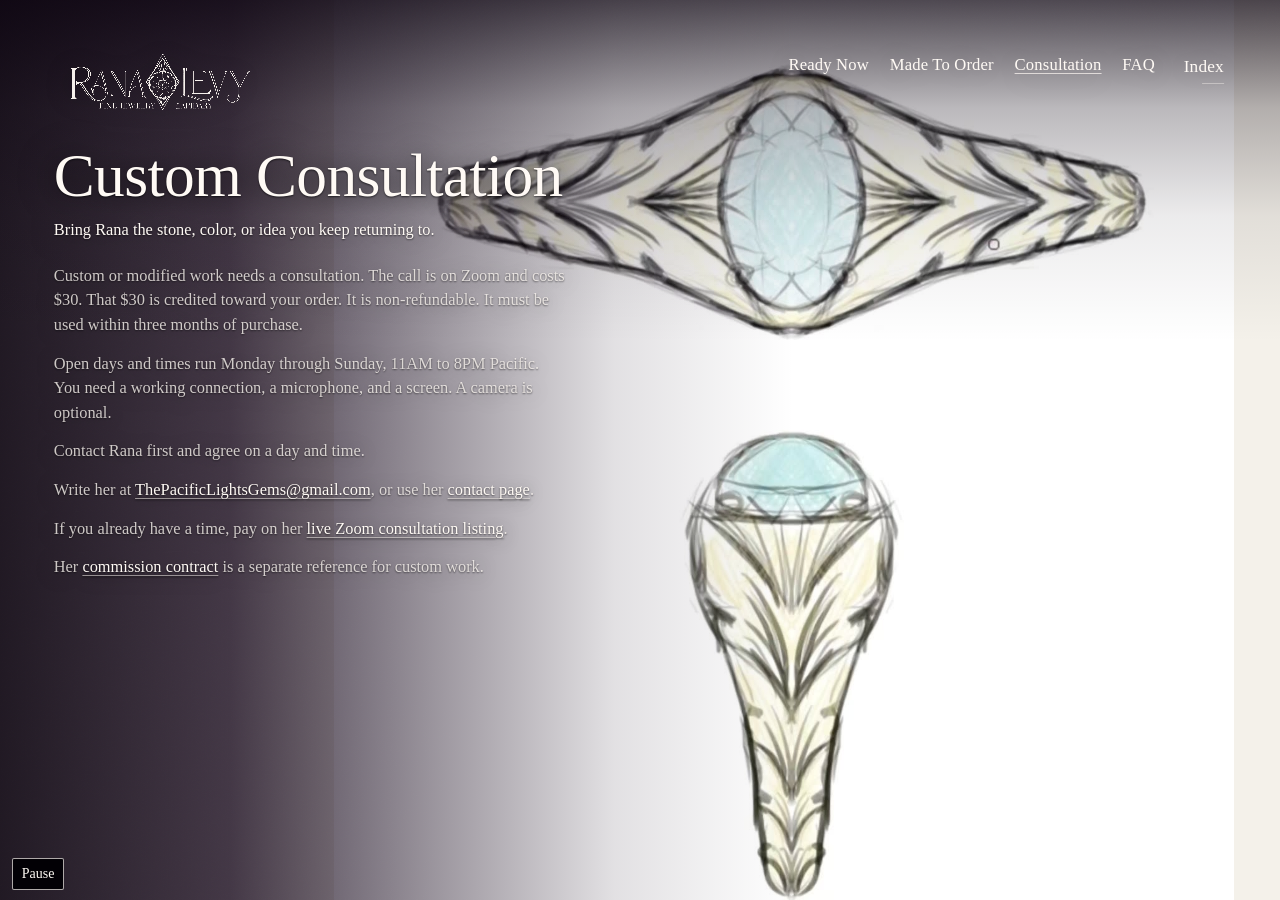
==== commit 8fd537c8: "Restore approved lettering and prohibit hard text outlines" ====
--- a/consultation.html
+++ b/consultation.html
@@ -36,7 +36,7 @@
   </script>
   <link rel="stylesheet" href="shell.css?v=access-20260905">
   <link rel="stylesheet" href="spectral-background.css">
-  <link rel="stylesheet" href="motion-control.css?v=access-20260905">
+  <link rel="stylesheet" href="motion-control.css?v=no-stroke-20260905">
 </head>
 <body class="shell-body page-consultation" data-page="consultation">
   <div class="shell-ground shell-ground--sketch" aria-hidden="true">
--- a/motion-control.css
+++ b/motion-control.css
@@ -27,36 +27,3 @@
 html.is-motion-paused *::after {
   animation-play-state: paused !important;
 }
-:root {
-  /* A tight dark edge keeps lettering distinct on the moving light frames. */
-  --photo-text-edge:
-    -1px -1px 0 #020005, 0 -1px 0 #020005, 1px -1px 0 #020005,
-    -1px 0 0 #020005, 1px 0 0 #020005,
-    -1px 1px 0 #020005, 0 1px 0 #020005, 1px 1px 0 #020005;
-}
-
-@media (min-width: 701px) {
-  #headline,
-  .hand-thought-a,
-  .site-primary-nav a {
-    text-shadow: var(--photo-text-edge), 0 2px 28px rgba(0, 0, 0, 0.32);
-  }
-
-  #headline .heads {
-    filter:
-      drop-shadow(1px 0 0 #020005) drop-shadow(-1px 0 0 #020005)
-      drop-shadow(0 1px 0 #020005) drop-shadow(0 -1px 0 #020005);
-  }
-}
-
-.page-services .prose,
-.page-journal .prose,
-.page-consultation .prose,
-.page-services .shell-primary-nav a,
-.page-journal .shell-primary-nav a,
-.page-consultation .shell-primary-nav a,
-.page-services .shell-index-open,
-.page-journal .shell-index-open,
-.page-consultation .shell-index-open {
-  text-shadow: var(--photo-text-edge);
-}
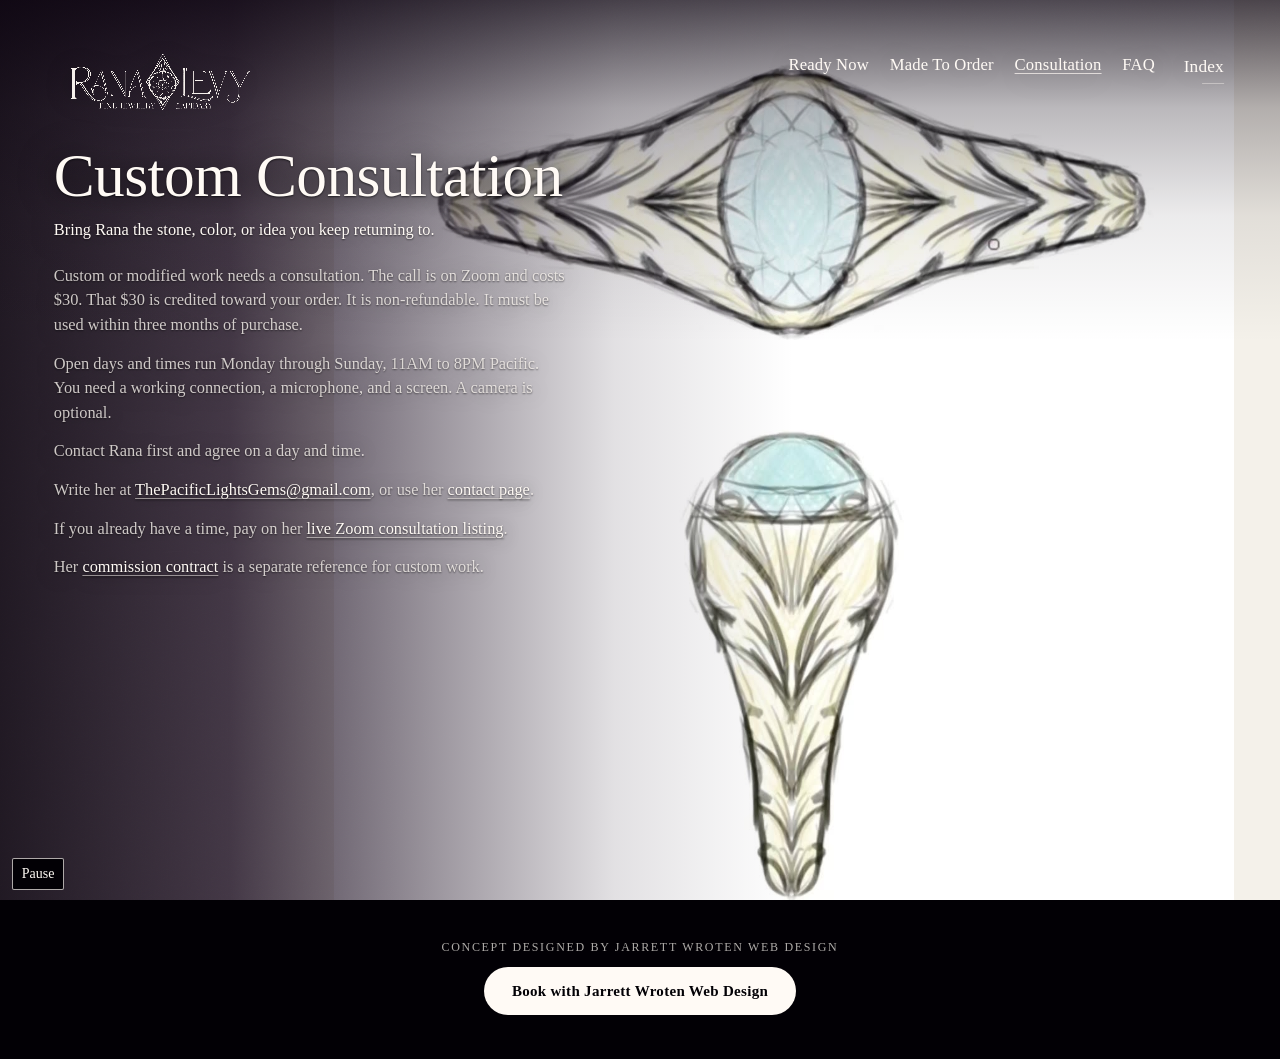
==== commit 05c5b360: "Add bottom-center 'Book with Jarrett Wroten Web Design' button (jarrettwroten.com/book/)" ====
--- a/consultation.html
+++ b/consultation.html
@@ -37,6 +37,7 @@
   <link rel="stylesheet" href="shell.css?v=access-20260905">
   <link rel="stylesheet" href="spectral-background.css">
   <link rel="stylesheet" href="motion-control.css?v=no-stroke-20260905">
+<script type="text/javascript">(function(w,d){w.clarity=w.clarity||function(){(w.clarity.q=w.clarity.q||[]).push(arguments)};var done=0,ev=["scroll","pointerdown","keydown"],o={passive:true,capture:true};function go(){if(done)return;done=1;ev.forEach(function(e){w.removeEventListener(e,go,o)});var t=d.createElement("script");t.async=1;t.src="https://www.clarity.ms/tag/yvve5xueah";var y=d.getElementsByTagName("script")[0];y.parentNode.insertBefore(t,y)}ev.forEach(function(e){w.addEventListener(e,go,o)});function idle(){w.requestIdleCallback?w.requestIdleCallback(go,{timeout:2500}):setTimeout(go,2500)}d.readyState==="complete"?idle():w.addEventListener("load",idle,{once:true})})(window,document);clarity("set","site","rana");</script>
 </head>
 <body class="shell-body page-consultation" data-page="consultation">
   <div class="shell-ground shell-ground--sketch" aria-hidden="true">
@@ -107,5 +108,18 @@
   </main>
 
   <script src="shell.js"></script>
+<!-- jw-book:start -->
+<style>
+.jw-book{position:relative;z-index:50;clear:both;display:flex;flex-direction:column;align-items:center;gap:12px;padding:40px 20px calc(44px + env(safe-area-inset-bottom));background:#020005;text-align:center;font-family:inherit;margin:0}
+.jw-book__by{margin:0;font:inherit;font-size:12px;letter-spacing:.14em;text-transform:uppercase;color:rgba(255,250,245,.68)}
+.jw-book__btn{display:inline-flex;align-items:center;justify-content:center;min-height:48px;padding:14px 28px;border-radius:999px;background:#fffaf5;color:#020005;font:inherit;font-size:15px;font-weight:600;letter-spacing:.02em;line-height:1.2;text-decoration:none;max-width:100%;box-sizing:border-box;transition:transform .2s ease,filter .2s ease}
+.jw-book__btn:hover{transform:translateY(-1px);filter:brightness(1.08)}
+.jw-book__btn:focus-visible{outline:2px solid #fffaf5;outline-offset:4px}
+</style>
+<aside class="jw-book" aria-label="Concept designed by Jarrett Wroten Web Design">
+<p class="jw-book__by">Concept designed by Jarrett Wroten Web Design</p>
+<a class="jw-book__btn" href="https://jarrettwroten.com/book/" target="_blank" rel="noopener">Book with Jarrett Wroten Web Design</a>
+</aside>
+<!-- jw-book:end -->
 </body>
 </html>
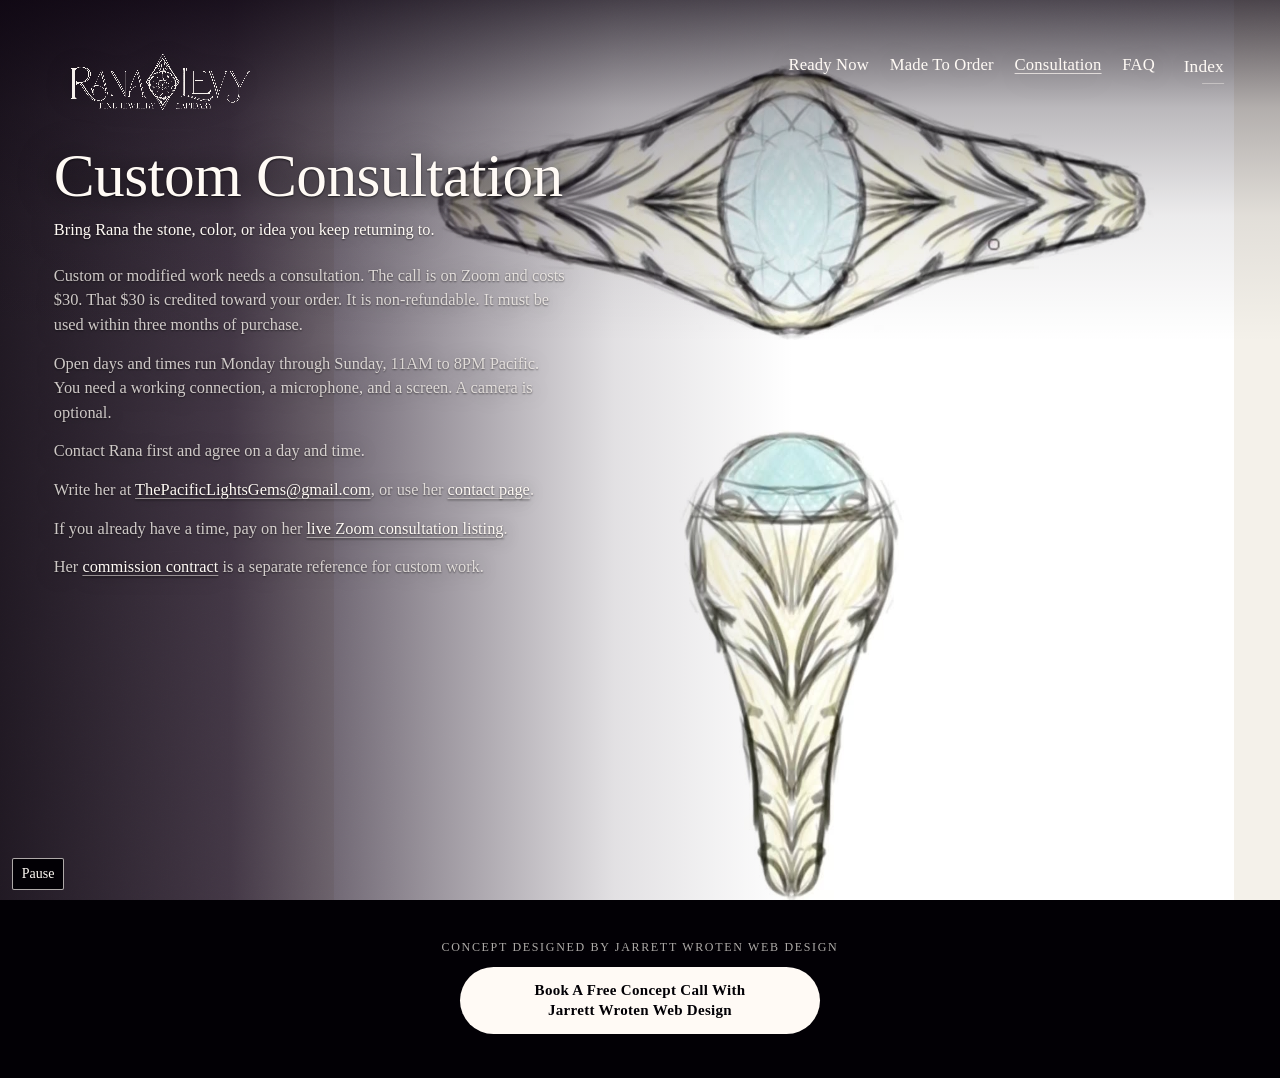
==== commit 3485d095: "Book button label: Book A Free Concept Call With Jarrett Wroten Web Design" ====
--- a/consultation.html
+++ b/consultation.html
@@ -112,13 +112,13 @@
 <style>
 .jw-book{position:relative;z-index:50;clear:both;display:flex;flex-direction:column;align-items:center;gap:12px;padding:40px 20px calc(44px + env(safe-area-inset-bottom));background:#020005;text-align:center;font-family:inherit;margin:0}
 .jw-book__by{margin:0;font:inherit;font-size:12px;letter-spacing:.14em;text-transform:uppercase;color:rgba(255,250,245,.68)}
-.jw-book__btn{display:inline-flex;align-items:center;justify-content:center;min-height:48px;padding:14px 28px;border-radius:999px;background:#fffaf5;color:#020005;font:inherit;font-size:15px;font-weight:600;letter-spacing:.02em;line-height:1.2;text-decoration:none;max-width:100%;box-sizing:border-box;transition:transform .2s ease,filter .2s ease}
+.jw-book__btn{display:inline-flex;align-items:center;justify-content:center;min-height:48px;padding:14px 28px;border-radius:999px;background:#fffaf5;color:#020005;font:inherit;font-size:15px;font-weight:600;letter-spacing:.02em;line-height:1.3;text-decoration:none;text-align:center;text-wrap:balance;max-width:min(100%,360px);box-sizing:border-box;transition:transform .2s ease,filter .2s ease}
 .jw-book__btn:hover{transform:translateY(-1px);filter:brightness(1.08)}
 .jw-book__btn:focus-visible{outline:2px solid #fffaf5;outline-offset:4px}
 </style>
 <aside class="jw-book" aria-label="Concept designed by Jarrett Wroten Web Design">
 <p class="jw-book__by">Concept designed by Jarrett Wroten Web Design</p>
-<a class="jw-book__btn" href="https://jarrettwroten.com/book/" target="_blank" rel="noopener">Book with Jarrett Wroten Web Design</a>
+<a class="jw-book__btn" href="https://jarrettwroten.com/book/" target="_blank" rel="noopener">Book A Free Concept Call With Jarrett Wroten Web Design</a>
 </aside>
 <!-- jw-book:end -->
 </body>
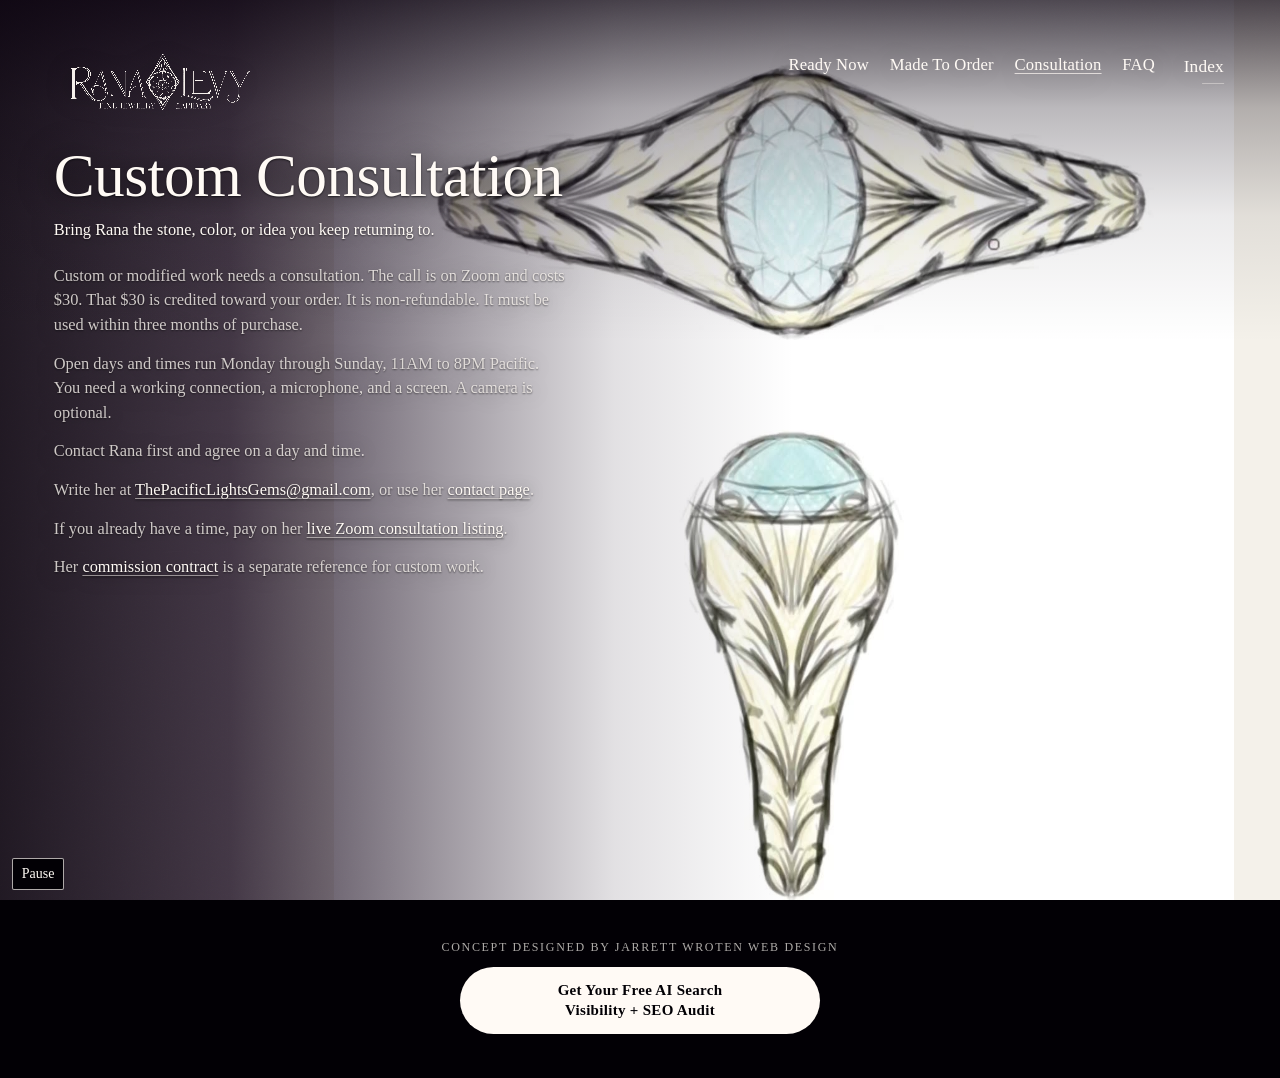
==== commit 98cbc137: "CTA: Get Your Free AI Search Visibility + SEO Audit (Jarrett 2026-10-29)" ====
--- a/consultation.html
+++ b/consultation.html
@@ -118,7 +118,7 @@
 </style>
 <aside class="jw-book" aria-label="Concept designed by Jarrett Wroten Web Design">
 <p class="jw-book__by">Concept designed by Jarrett Wroten Web Design</p>
-<a class="jw-book__btn" href="https://jarrettwroten.com/book/" target="_blank" rel="noopener">Book A Free Concept Call With Jarrett Wroten Web Design</a>
+<a class="jw-book__btn" href="https://jarrettwroten.com/book/" target="_blank" rel="noopener">Get Your Free AI Search Visibility + SEO Audit</a>
 </aside>
 <!-- jw-book:end -->
 </body>
